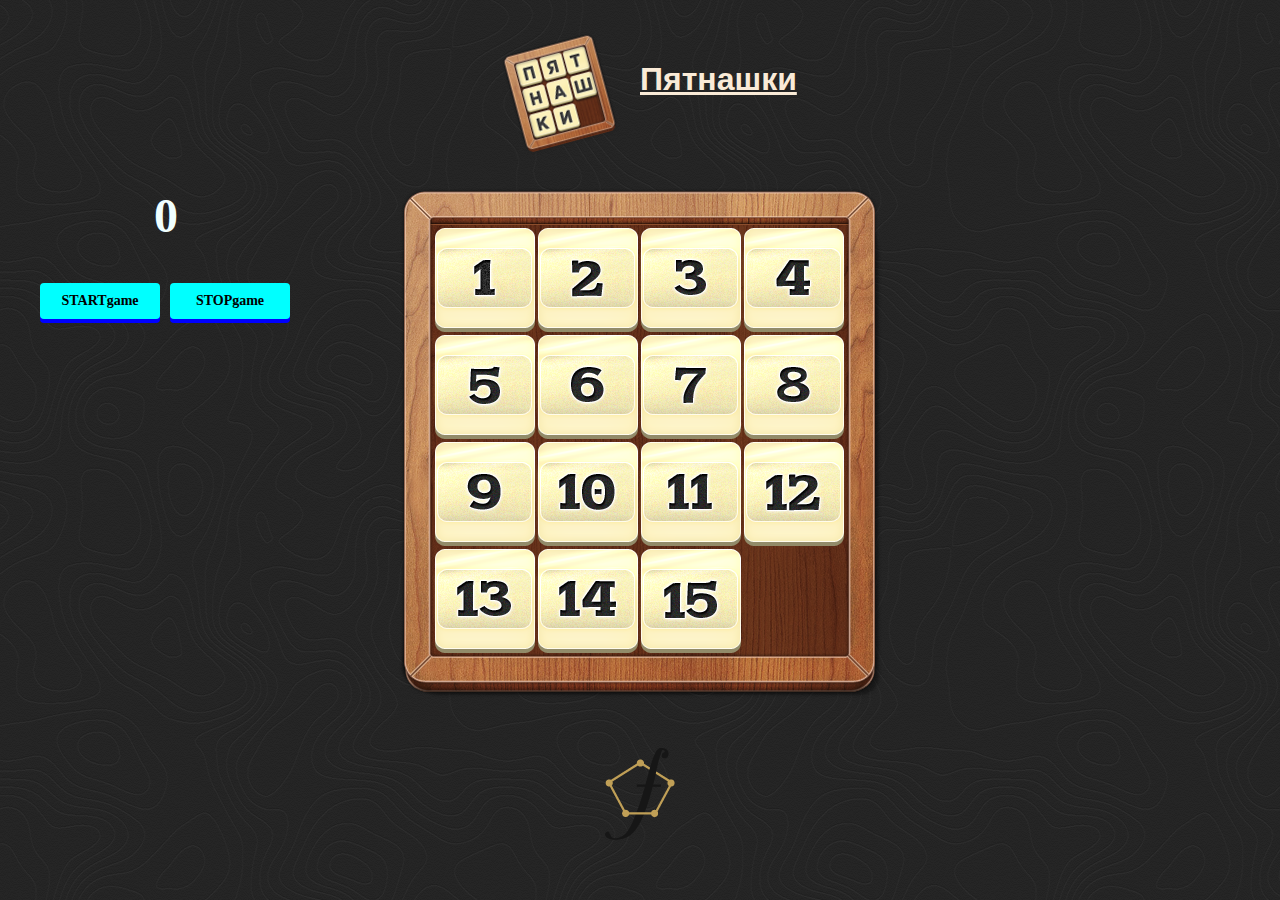
==== index.html @ 0bfaeffa "time + some refactoring" ====
<!DOCTYPE html>
<html lang="en">
<head>
    <meta charset="UTF-8">
    <title>GAME: Sliding Digits</title>
    <script src="lib/jquery-2.2.0.min.js"></script>
    <script src="js/script.js"></script>
    <script src="js/watch.js"></script>
    <link rel="stylesheet" href="css/style.css">
    <link rel="stylesheet" href="css/flex.css">
    
    <link href="img/favicon.ico" rel="shortcut icon" type="image/x-icon">
</head>
<body>
    
    <header>
        <div class="flex_row">
            <div class="flex_2">
                <div class="flex_container flex-end">
                    <img src="img/logo_in_box.png" alt="Sliding Digits' logo">
                </div>

            </div>

            <div class="flex_2">
                <div class="flex_container flex-start">
                    <h1>Пятнашки</h1>
                </div>
            </div>

        </div>
    </header>
    
    <main>

        <div class="flex_row ">
            <div class="flex_4">
                <div id="stopwatch_container">
                    <div id="stopwatch">0</div>
                    <div id="start_button">STARTgame</div>
                    <div id="stop_button">STOPgame</div>
                </div>
            </div>

            <div class="flex_2">
                <div class="flex_container center">                  
                   <div id="board">
                       <!-- setNewBoard() -->
                   </div>
                  
                </div>
            </div>

            <div class="flex_4"></div>
        </div>

    </main>
    
    <footer>
       <div class="flex_row">
            <div class="flex_1">
                <div class="flex_container center">
                    <img src="img/fadeeva_logo.png" alt="Fadeeva's logo">
                </div>
            </div>
        </div>        
    </footer>
</body>
</html>
---- css/style.css ----
body{
    background: url('../img/cartographer.png');
    margin: 0;
    padding: 0; 
}

/*----  HEADER ----*/

header {
    margin: 40px 0;
}

header img{
    transform: rotate(-15deg);
    margin-right: 30px;
}

h1{
    font-family: sans-serif;
    color: antiquewhite;
    text-decoration: underline;
}

/*----  MAIN ----*/
#board {
    position: relative;
    background: url('../img/board.png') no-repeat;
    height: 520px;
    width: 483px;
}

#freeze {
    position: absolute;
    height: 520px;
    width: 483px;
    background: rgba(255, 255, 255, 0);
    z-index: 2;
    top: 0;
    left: 0;
}

.button {
    position: absolute;
	width: 103px;
    height: 104px;
    background: url('../img/button.png');
    margin-top: 40px;
    text-align: center;
    cursor: pointer;
    z-index: 1;
}
    
    .button > img {
        margin-top: 28px;
    }

.null {
	position: absolute;
    width: 103px;
    height: 104px;
    margin-top: 40px;
}

/*-- ROW1 --*/
#x1_y1 {    
    top: 0px;
    left: 34px;
}

#x1_y2 {    
    top: 0px;
    left: 137px;
}

#x1_y3 {    
    top: 0px;
    left: 240px;
}

#x1_y4 {    
    top: 0px;
    left: 343px;
}

/*-- ROW2 --*/
#x2_y1 {    
    top: 107px;
    left: 34px;
}

#x2_y2 {    
    top: 107px;
    left: 137px;
}

#x2_y3 {    
    top: 107px;
    left: 240px;
}

#x2_y4 {    
    top: 107px;
    left: 343px;
}

/*-- ROW3 --*/
#x3_y1 {    
    top: 214px;
    left: 34px;
}

#x3_y2 {    
    top: 214px;
    left: 137px;
}

#x3_y3 {    
    top: 214px;
    left: 240px;
}

#x3_y4 {    
    top: 214px;
    left: 343px;
}

/*-- ROW4 --*/
#x4_y1 {    
    top: 321px;
    left: 34px;
}

#x4_y2 {    
    top: 321px;
    left: 137px;
}

#x4_y3 {    
    top: 321px;
    left: 240px;
}

#x4_y4 {    
    top: 321px;
    left: 343px;
}

/*-- StopWatch --*/
#stopwatch_container {
	width: 260px;
    height: 150px;
    margin: 0px auto;
}

#stopwatch {
    color: azure;
    font-weight: bold;
    font-size: 48px;
    margin: 0px 124px;
}

#stop_button, #start_button {
	width: 120px;
    background-color: aqua;
    text-align: center;
    margin-top: 40px;
    padding-top: 10px;
    padding-bottom: 10px;
    border-radius: 4px;
    font-size: 14px;
    font-weight: bold;
    cursor: pointer;
    float: left;
    margin-left: 10px;
    box-shadow: 0px 4px 0 rgba(0, 0, 255, 1);
}

#stop_button:hover, #start_button:hover {
    background-color: aquamarine;
}

#stop_button:active, #start_button:active {
    margin-top: 43px;
    box-shadow: 0px 1px 0 rgba(0, 0, 255, 1);
}

/*----  FOOTER ----*/
footer {
    margin: 40px 0;
}

/*----  MOBILE ----*/
@media screen and (max-width: 480px) {
    header img{
        margin-right: 0px;
    }
}
---- css/flex.css ----
/*  1920 - 1366 - 1280 - 370 - 320   */

main, header, footer {
    flex-direction: column;
    display: flex;
}

.flex_row {
	display: flex;
    min-height: 30px;
}

.flex_1 {	       
    /*box-sizing: border-box;
    border: 2px solid #000;*/
    flex: 12;   
}

.flex_2 { 
    flex: 6;
}

.flex_3 {
    flex: 4;
}

.flex_4 {
    flex: 3;
}

.flex_6 {
    flex: 2;
}

.flex_12 {
    flex: 1;
}

.center {
    justify-content: center;
}

.flex-end {
    justify-content: flex-end;
}

.flex-start {
    justify-content: flex-start;
}

.space-around {
    justify-content: space-around;
}

.space-between {
    justify-content: space-between;
}

.flex_container {
	display: flex;
}

.column {
    flex-direction: column;
}

.height-200 {
    height: 200px;
}

.height-120 {
    height: 120px;
}

.height-60 {
    height: 60px;
}

.height-20 {
    height: 20px;
}

.opacity {
    opacity: .5;
}

.flex_shrink_1 {
	flex: 1 1 20em;
}

.flex_shrink_2 {
	flex: 2 2 20em;
}

.flex_shrink_3 {
	flex: 2 2 20em;
}

.red { background-color: #FF5757; }
.blue { background-color: #57EFFF; }
.green { background-color: #6DFF57; }
.yellow { background-color: #FFC257; }

.order1 { order: 1; }
.order2 { order: 2; }
.order3 { order: 3; }
.order4 { order: 4; }
.order5 { order: 5; }
.order6 { order: 6; }

.grey_block_footer { background-color: #f2f2f2; }

@media screen and (max-width: 520px) {
    .flex_row {
        flex-direction: column;
    }
    
    .flex-end, .flex-start {
        justify-content: center;
    }

}
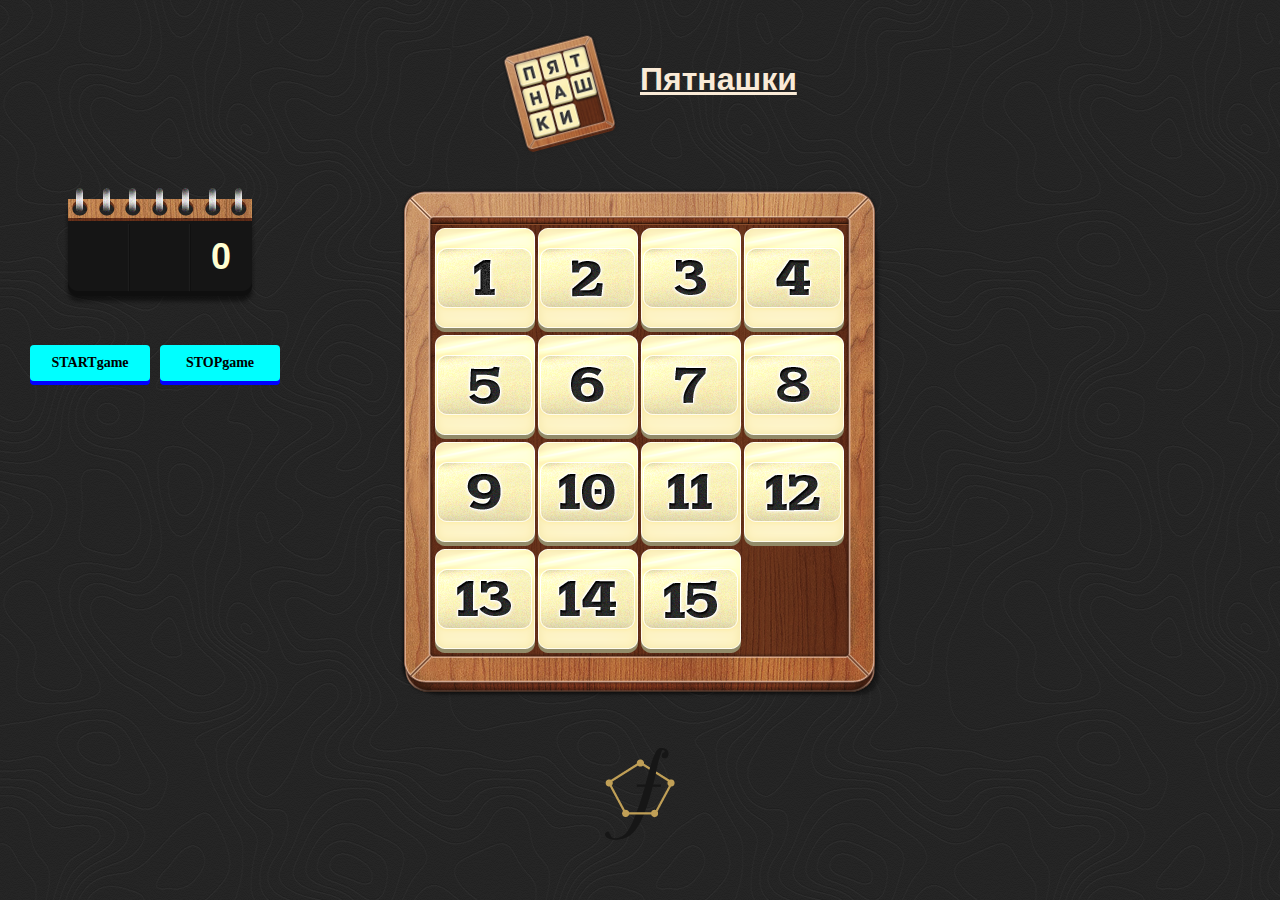
==== commit cf8c7e1b: "the watch" ====
--- a/index.html
+++ b/index.html
@@ -34,11 +34,21 @@
     <main>
 
         <div class="flex_row ">
-            <div class="flex_4">
-                <div id="stopwatch_container">
-                    <div id="stopwatch">0</div>
-                    <div id="start_button">STARTgame</div>
-                    <div id="stop_button">STOPgame</div>
+            <div class="flex_4 center">
+                <div class="flex_row column" id="stopwatch_container">
+                    <div class="flex_1">
+                        <div class="flex_container center">
+                            <div id="watch_back">
+                                <div id="stopwatch">0</div>
+                            </div>
+                        </div>
+                    </div>
+                    
+                    <div class="flex_1">
+                        <div id="start_button">STARTgame</div>
+                        <div id="stop_button">STOPgame</div>
+                    </div>
+                    
                 </div>
             </div>
 
--- a/css/style.css
+++ b/css/style.css
@@ -152,11 +152,19 @@
     margin: 0px auto;
 }
 
+#watch_back {
+    width: 192px;
+    height: 117px;
+    background: url('../img/watch.png') no-repeat;
+}
+
 #stopwatch {
-    color: azure;
+    color: #ffffd2;
+    font-family: Arial, sans-serif;
     font-weight: bold;
-    font-size: 48px;
-    margin: 0px 124px;
+    font-size: 36px;
+    margin: 48px 0 0 147px;
+    letter-spacing: 40px;
 }
 
 #stop_button, #start_button {
@@ -171,7 +179,7 @@
     font-weight: bold;
     cursor: pointer;
     float: left;
-    margin-left: 10px;
+    margin-right: 10px;
     box-shadow: 0px 4px 0 rgba(0, 0, 255, 1);
 }
 
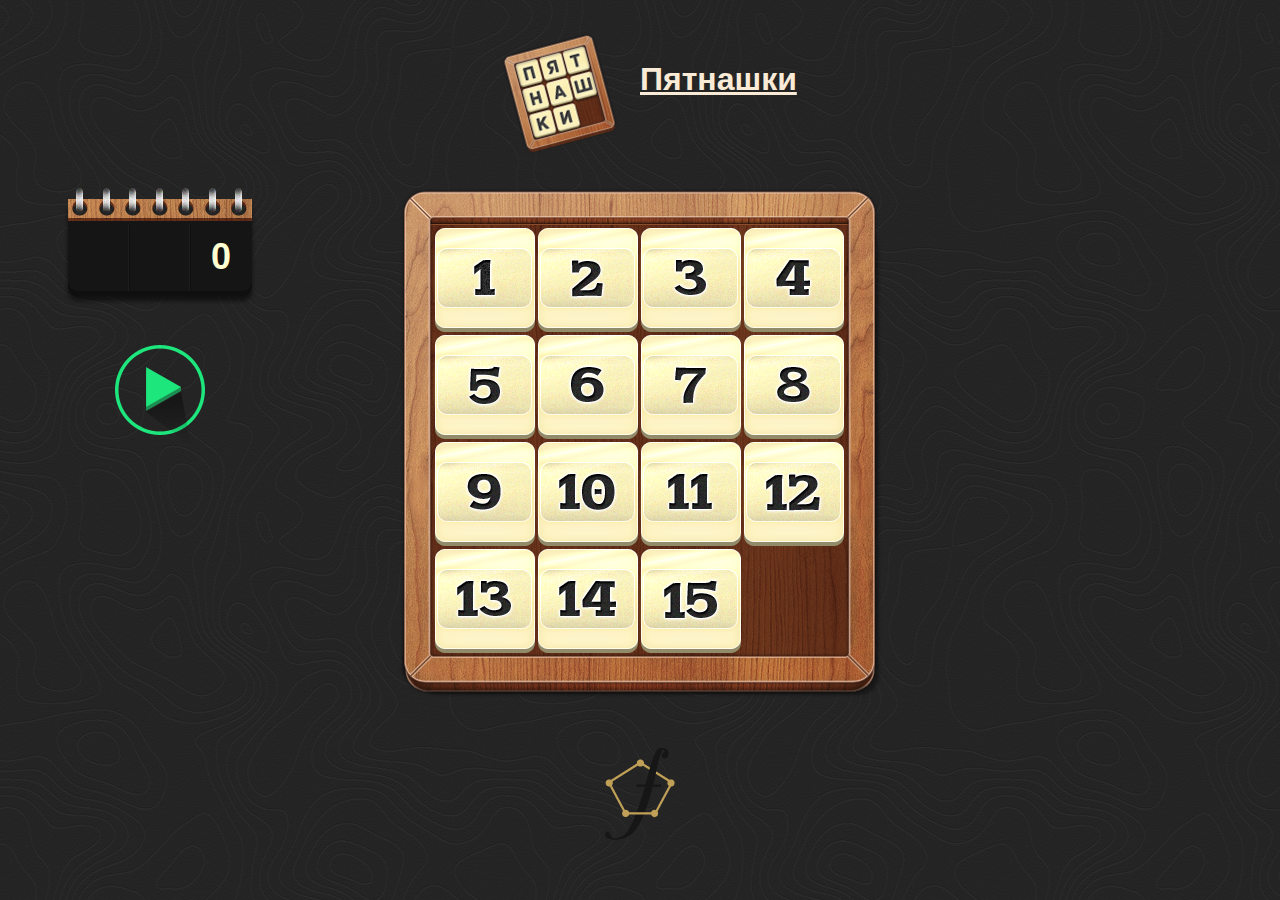
==== commit 71535f25: "the buttons" ====
--- a/index.html
+++ b/index.html
@@ -43,10 +43,13 @@
                             </div>
                         </div>
                     </div>
-                    
+
                     <div class="flex_1">
-                        <div id="start_button">STARTgame</div>
-                        <div id="stop_button">STOPgame</div>
+                        <div class="flex_container center">
+                            <div id="button_container" class="flex_container center">
+                                <div id="button" class="start_button"></div>
+                            </div>
+                        </div>                     
                     </div>
                     
                 </div>
--- a/css/style.css
+++ b/css/style.css
@@ -167,29 +167,43 @@
     letter-spacing: 40px;
 }
 
-#stop_button, #start_button {
-	width: 120px;
-    background-color: aqua;
-    text-align: center;
+#button_container {
+	width: 90px;
+    height: 90px;
+    background: url('../img/buttons/border.png') no-repeat;
     margin-top: 40px;
-    padding-top: 10px;
-    padding-bottom: 10px;
-    border-radius: 4px;
-    font-size: 14px;
-    font-weight: bold;
-    cursor: pointer;
-    float: left;
-    margin-right: 10px;
-    box-shadow: 0px 4px 0 rgba(0, 0, 255, 1);
-}
-
-#stop_button:hover, #start_button:hover {
-    background-color: aquamarine;
-}
-
-#stop_button:active, #start_button:active {
-    margin-top: 43px;
-    box-shadow: 0px 1px 0 rgba(0, 0, 255, 1);
+}
+
+.start_button {
+	width: 45px;
+    height: 79px;
+    background: url('../img/buttons/start.png') no-repeat;
+    margin: 22px 0 0 16px;
+    cursor: pointer;
+}
+
+.start_button:active {
+	width: 35px;
+    height: 40px;
+    background: url('../img/buttons/start_active.png') no-repeat;
+    margin: 26px 0 0 12px;
+    cursor: pointer;
+}
+
+.stop_button {
+	width: 60px;
+    height: 77px;
+    background: url('../img/buttons/stop.png') no-repeat;
+    margin: 28px 0 0 26px;
+    cursor: pointer;
+}
+
+.stop_button:active {
+	width: 32px;
+    height: 32px;
+    background: url('../img/buttons/stop_active.png') no-repeat;
+    margin: 30px 0 0 0px;
+    cursor: pointer;
 }
 
 /*----  FOOTER ----*/
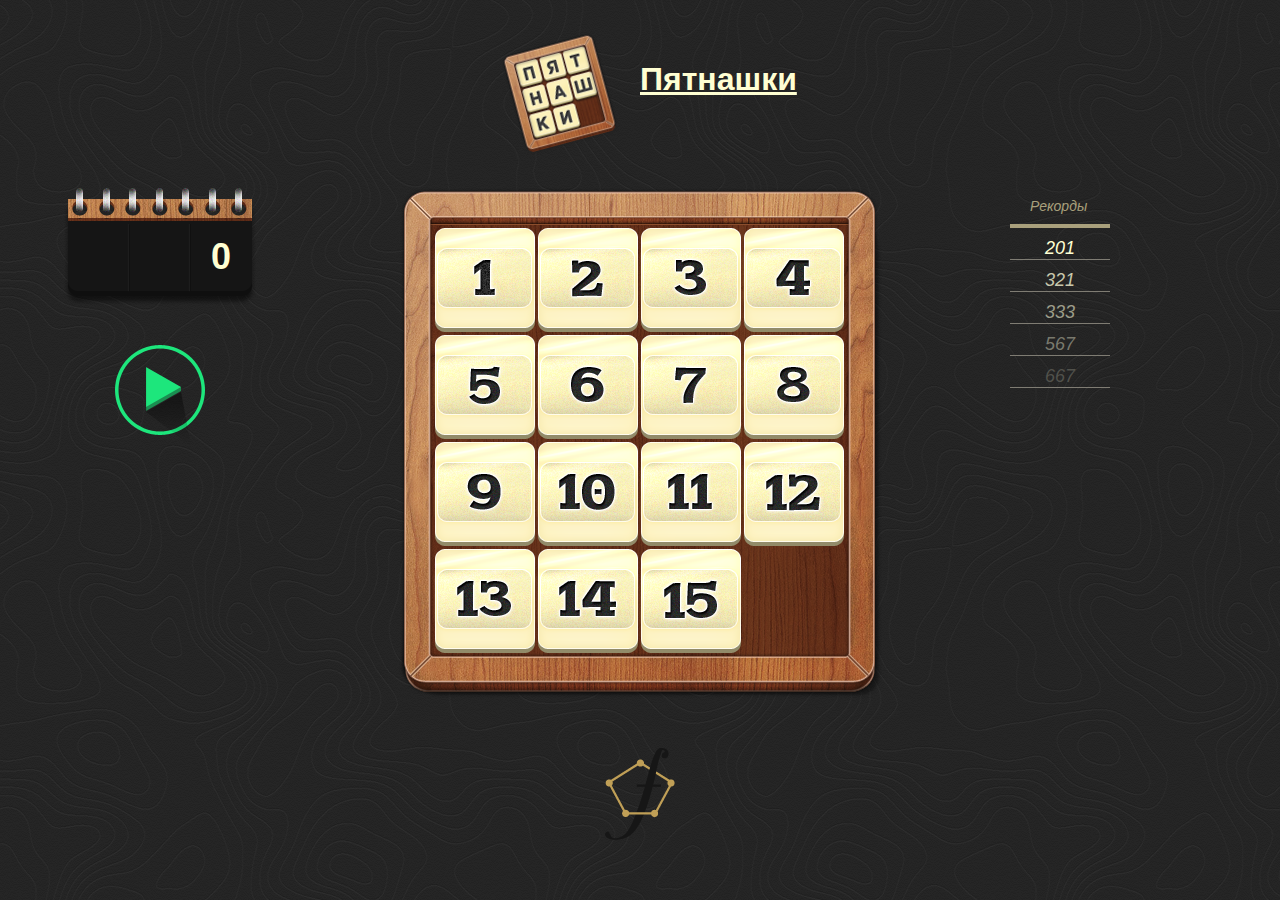
==== commit 134a3799: "achievements container" ====
--- a/index.html
+++ b/index.html
@@ -33,7 +33,7 @@
     
     <main>
 
-        <div class="flex_row ">
+        <div class="flex_row">
             <div class="flex_4 center">
                 <div class="flex_row column" id="stopwatch_container">
                     <div class="flex_1">
@@ -64,7 +64,23 @@
                 </div>
             </div>
 
-            <div class="flex_4"></div>
+            <div class="flex_4 center">
+                <div class="flex_row column" id="progress_container">
+                    <div class="flex_1">
+                        <div class="flex_container column-right">
+                            <div id="progress_title">Рекорды</div>     
+                            <ul id="progress_list">
+                                <li>201</li>
+                                <li>321</li>
+                                <li>333</li>
+                                <li>567</li>
+                                <li>667</li>
+                            </ul>
+                        </div>
+                                             
+                    </div>
+                </div>
+            </div>
         </div>
 
     </main>
--- a/css/style.css
+++ b/css/style.css
@@ -17,7 +17,7 @@
 
 h1{
     font-family: sans-serif;
-    color: antiquewhite;
+    color: #ffffd2;
     text-decoration: underline;
 }
 
@@ -206,6 +206,44 @@
     cursor: pointer;
 }
 
+/*-- Progress --*/
+
+#progress_container {
+    margin: 10px 0 0 50px;
+}
+
+#progress_title {
+	color: #A9A07C;
+    font-family: Arial, sans-serif;
+    font-style: italic;
+    font-size: 14px;
+    margin: 0 0 0 20px;
+    padding: 0;
+}
+
+#progress_list {
+	list-style: none;
+    border-top: 4px solid #A9A07C;
+    width: 100px;
+    text-align: center;
+    padding: 0;
+    margin: 10px 0 0 0;
+}
+
+#progress_list li {    
+    font-family: Arial, sans-serif;
+    font-style: italic;
+    font-size: 18px;
+    margin: 10px 0 10px 0;
+    border-bottom: 1px solid #7F7C73;
+}
+
+#progress_list li:nth-child(1) { color: #ffffd2; }
+#progress_list li:nth-child(2) { color: #c8c8ad; }
+#progress_list li:nth-child(3) { color: #9d9d89; }
+#progress_list li:nth-child(4) { color: #79796d; }
+#progress_list li:nth-child(5) { color: #51514b; }
+
 /*----  FOOTER ----*/
 footer {
     margin: 40px 0;
--- a/css/flex.css
+++ b/css/flex.css
@@ -64,6 +64,16 @@
     flex-direction: column;
 }
 
+.column-right {
+    flex-direction: column;
+    align-items: right;
+}
+
+.column-center {
+    flex-direction: column;
+    align-items: center;
+}
+
 .height-200 {
     height: 200px;
 }
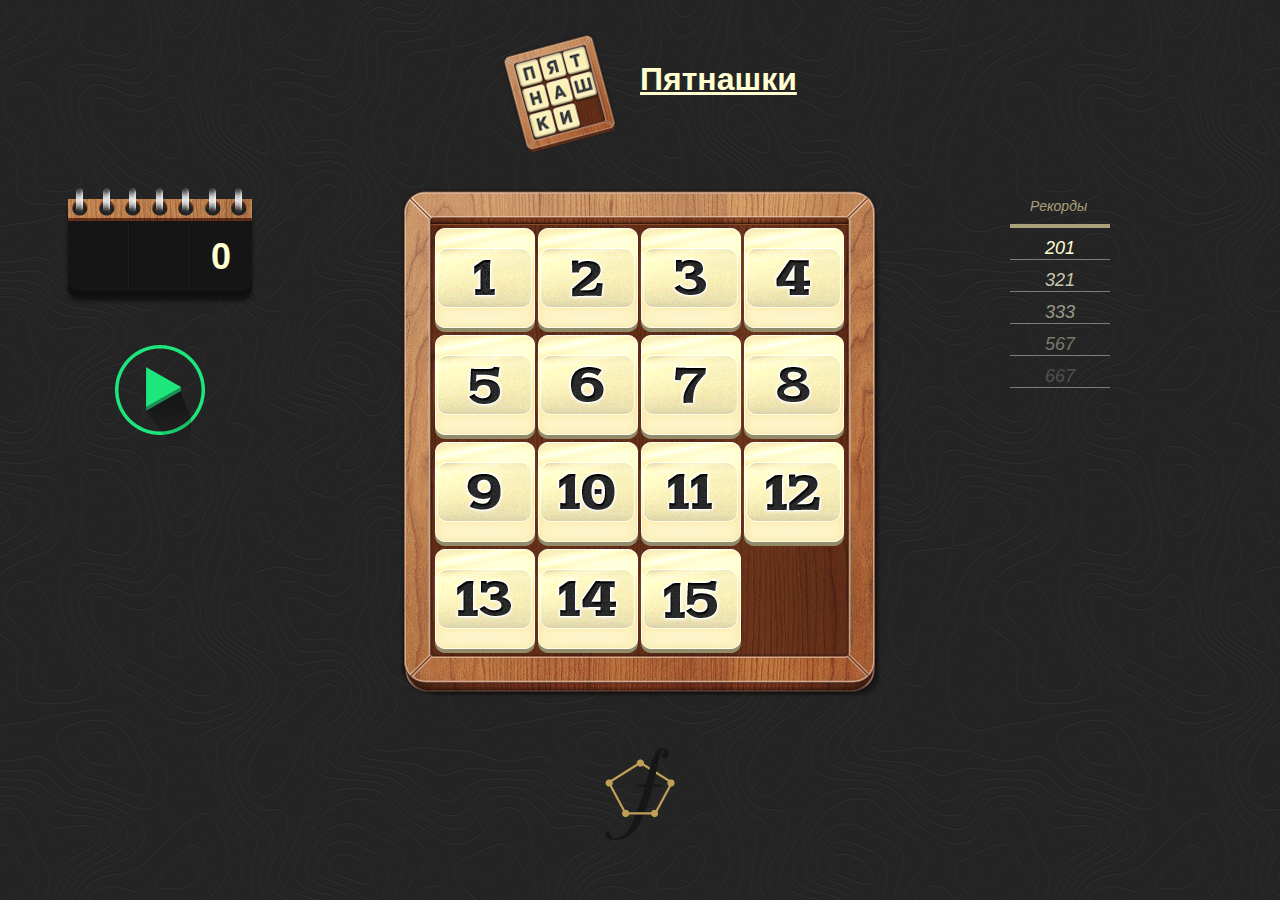
==== commit 561f1327: "some changes" ====
--- a/index.html
+++ b/index.html
@@ -2,6 +2,7 @@
 <html lang="en">
 <head>
     <meta charset="UTF-8">
+    <meta name="viewport" content="width=device-width, initial-scale=1.0">
     <title>GAME: Sliding Digits</title>
     <script src="lib/jquery-2.2.0.min.js"></script>
     <script src="js/script.js"></script>
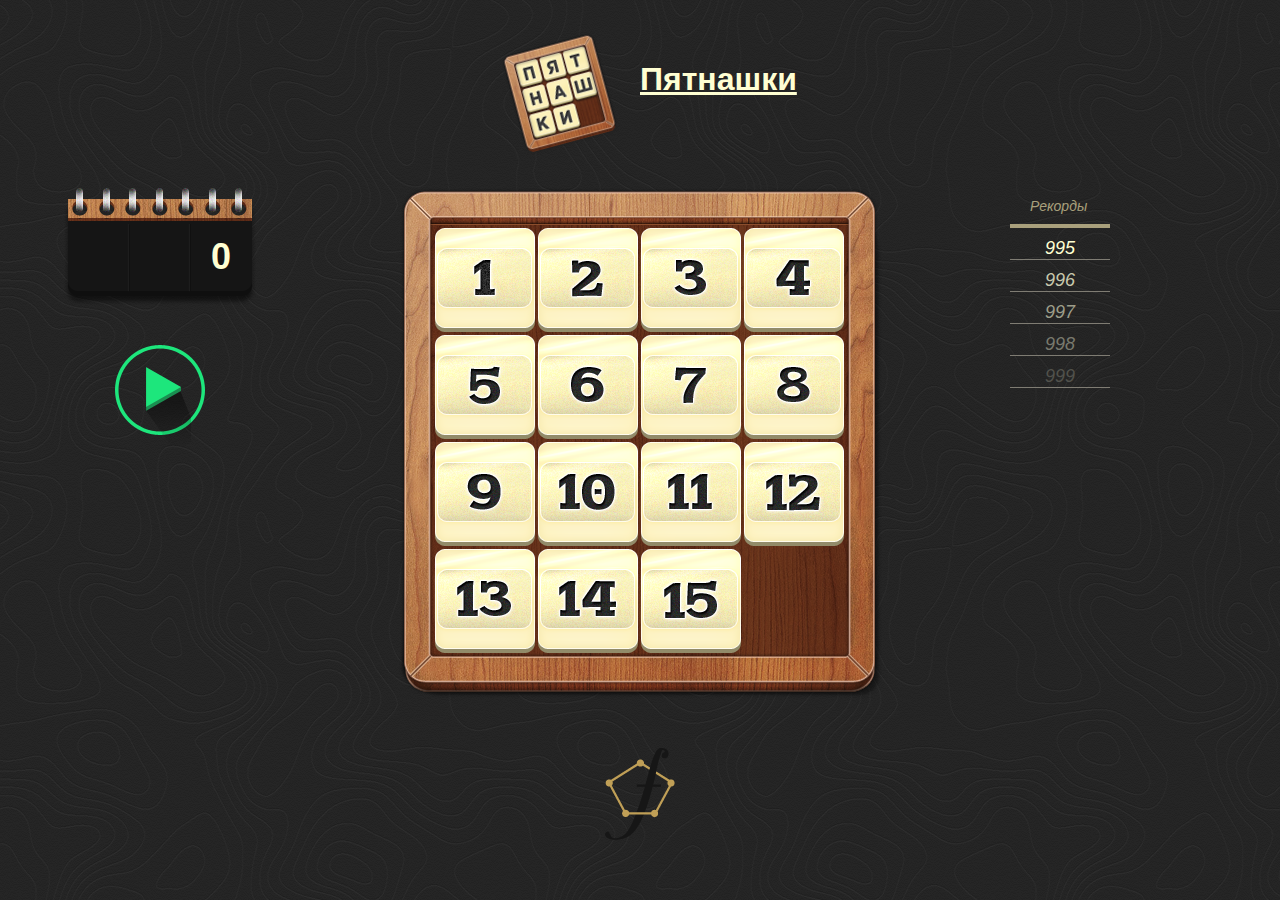
==== commit 30510887: "localStorage for time records, win function" ====
--- a/index.html
+++ b/index.html
@@ -4,9 +4,7 @@
     <meta charset="UTF-8">
     <meta name="viewport" content="width=device-width, initial-scale=1.0">
     <title>GAME: Sliding Digits</title>
-    <script src="lib/jquery-2.2.0.min.js"></script>
-    <script src="js/script.js"></script>
-    <script src="js/watch.js"></script>
+    
     <link rel="stylesheet" href="css/style.css">
     <link rel="stylesheet" href="css/flex.css">
     
@@ -71,11 +69,11 @@
                         <div class="flex_container column-right">
                             <div id="progress_title">Рекорды</div>     
                             <ul id="progress_list">
-                                <li>201</li>
-                                <li>321</li>
-                                <li>333</li>
-                                <li>567</li>
-                                <li>667</li>
+                                <li>-</li>
+                                <li>-</li>
+                                <li>-</li>
+                                <li>-</li>
+                                <li>-</li>
                             </ul>
                         </div>
                                              
@@ -95,5 +93,10 @@
             </div>
         </div>        
     </footer>
+    
+    <script src="lib/jquery-2.2.0.min.js"></script>
+    <script src="js/timestorage.js"></script>
+    <script src="js/watch.js"></script>
+    <script src="js/script.js"></script>
 </body>
 </html>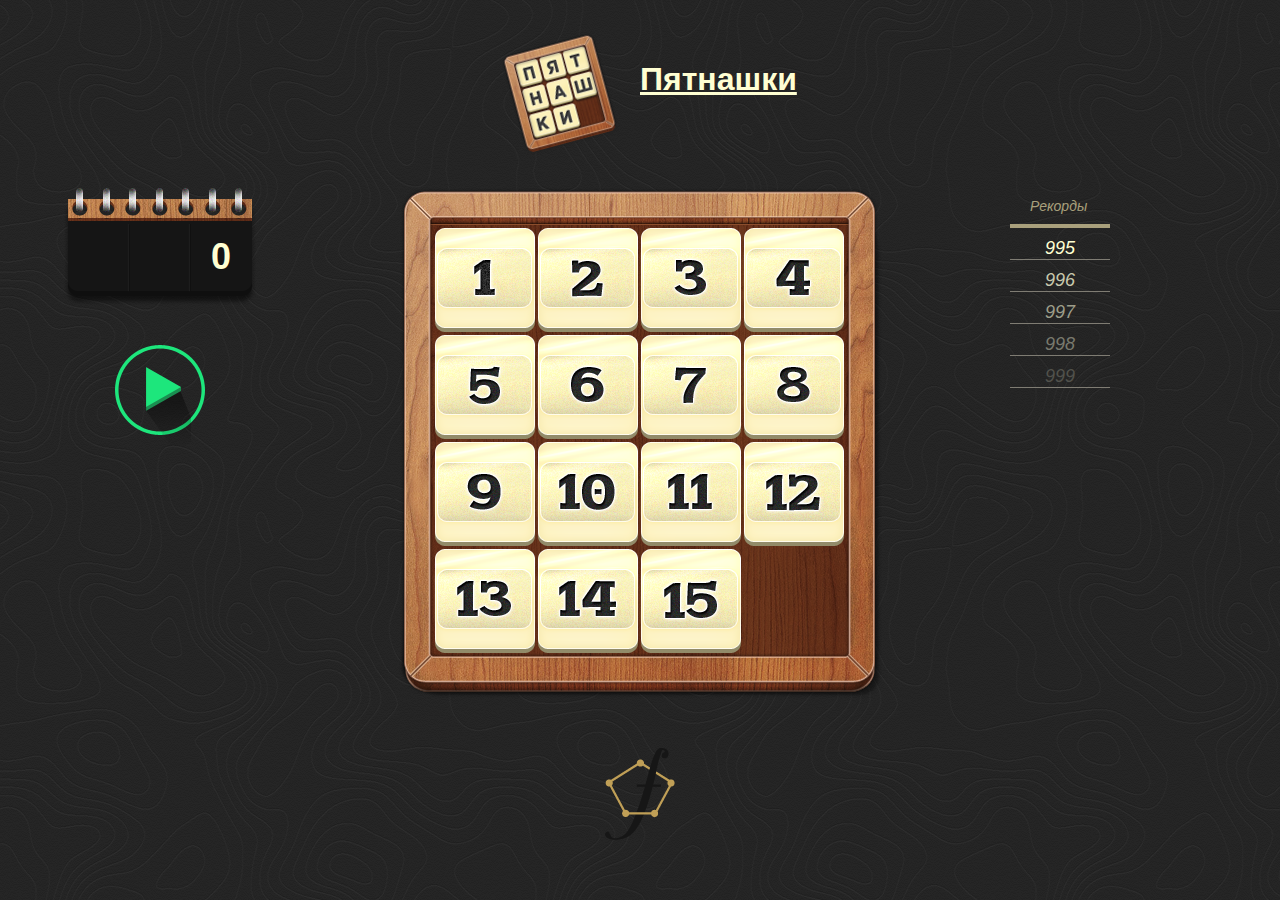
==== commit e7e18cb3: "fixed css" ====
--- a/index.html
+++ b/index.html
@@ -51,6 +51,14 @@
                         </div>                     
                     </div>
                     
+                    <div class="flex_1">
+                        <div id="winner_container" class="flex_container column-center">
+                            <h2>Победа!</h2>
+                            <p>Ваше время:</p>
+                            <p id="current_time"></p>
+                        </div>                     
+                    </div>
+                    
                 </div>
             </div>
 
@@ -66,7 +74,7 @@
             <div class="flex_4 center">
                 <div class="flex_row column" id="progress_container">
                     <div class="flex_1">
-                        <div class="flex_container column-right">
+                        <div class="flex_container column-left">
                             <div id="progress_title">Рекорды</div>     
                             <ul id="progress_list">
                                 <li>-</li>
--- a/css/style.css
+++ b/css/style.css
@@ -19,6 +19,11 @@
     font-family: sans-serif;
     color: #ffffd2;
     text-decoration: underline;
+}
+
+h2{
+    font-family: sans-serif;
+    color: #ffffd2;
 }
 
 /*----  MAIN ----*/
@@ -206,8 +211,40 @@
     cursor: pointer;
 }
 
+/*-- Winner Container --*/
+#winner_container {
+    margin: 20px 30px;
+    padding: 10px;
+    
+    display: none;
+}
+
+#winner_container h2{
+    font-family: sans-serif;
+    color: #A9A07C;
+    margin: 12px;
+    padding: 0;
+}
+
+#winner_container p {
+    font-family: Arial, sans-serif;
+    font-style: italic;
+    font-size: 14px;
+    color: #A9A07C;
+    
+    padding: 0;
+    margin: 0;
+}
+
+#winner_container #current_time {
+	color: #ffffd2;
+    font-family: Arial, sans-serif;
+    font-weight: bold;
+    font-size: 24px;
+    margin: 6px 0;
+}
+
 /*-- Progress --*/
-
 #progress_container {
     margin: 10px 0 0 50px;
 }
--- a/css/flex.css
+++ b/css/flex.css
@@ -69,6 +69,11 @@
     align-items: right;
 }
 
+.column-left {
+    flex-direction: column;
+    align-items: left;
+}
+
 .column-center {
     flex-direction: column;
     align-items: center;
